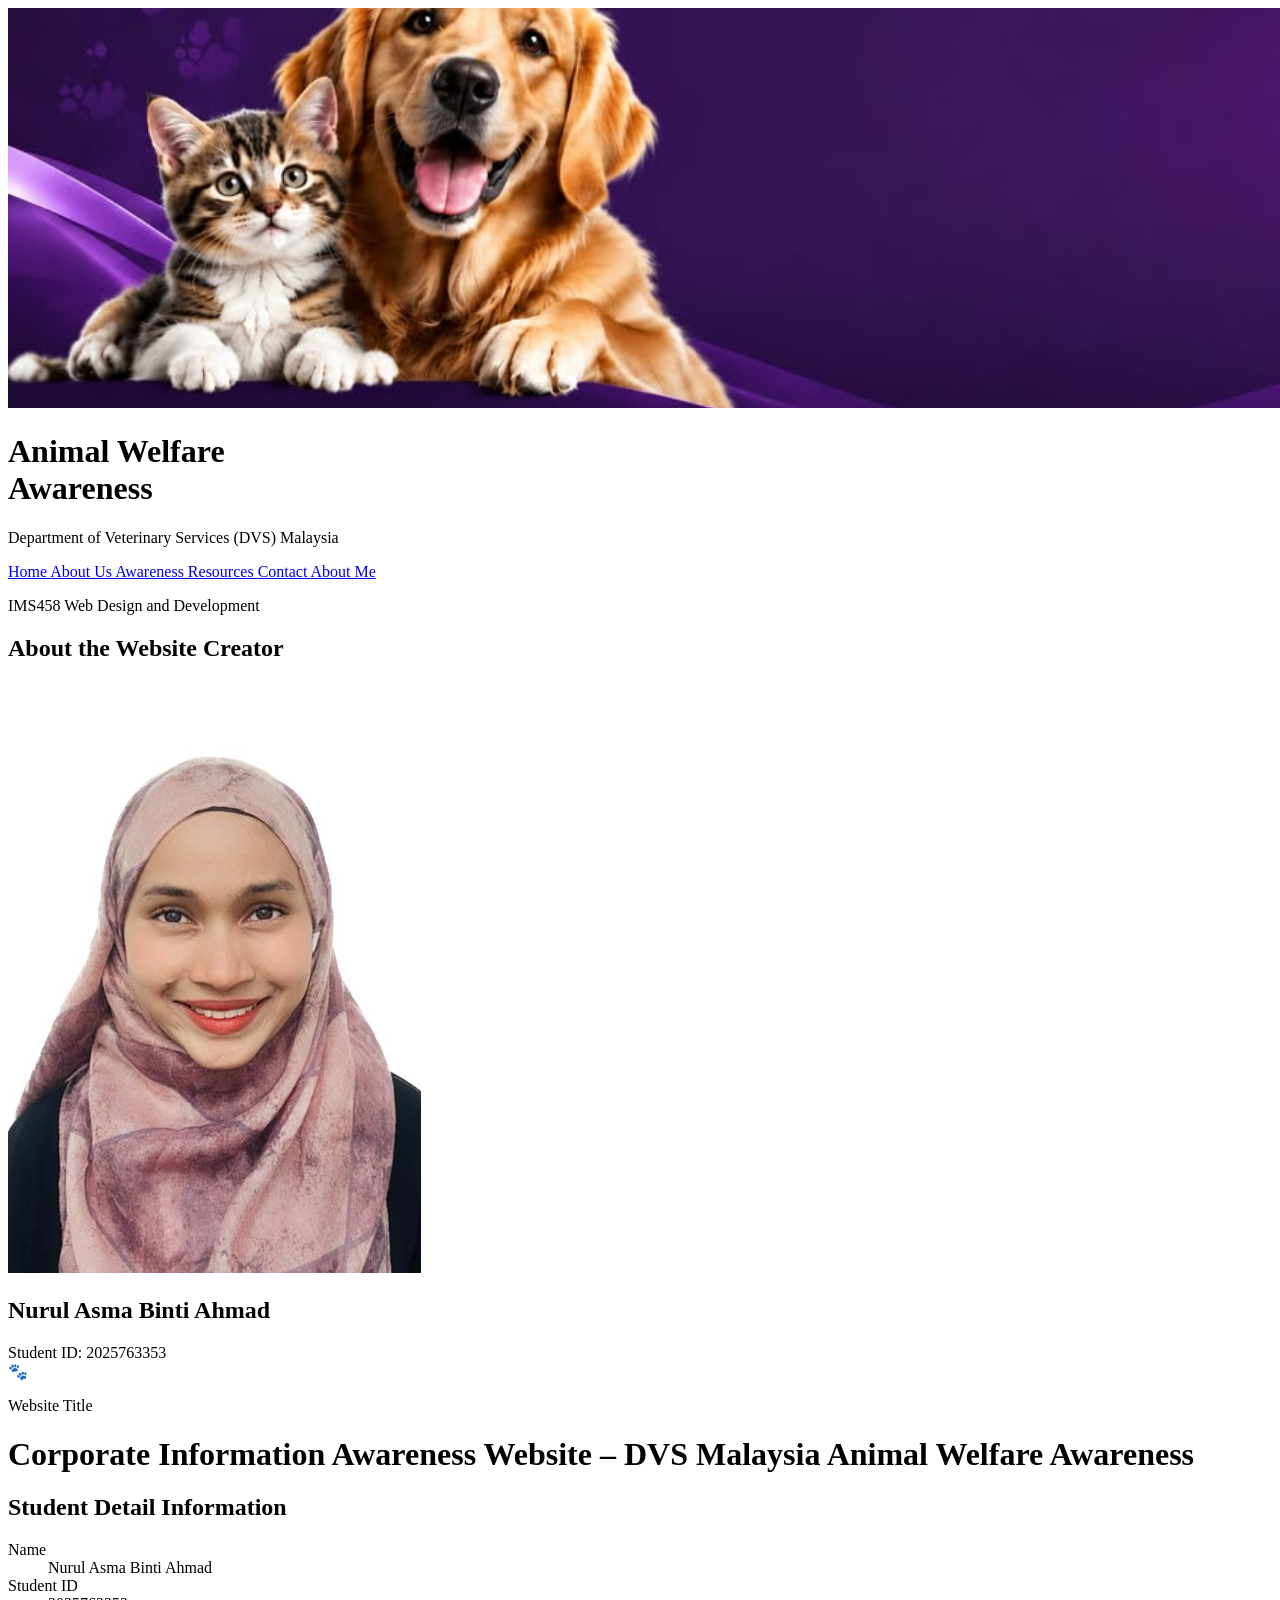
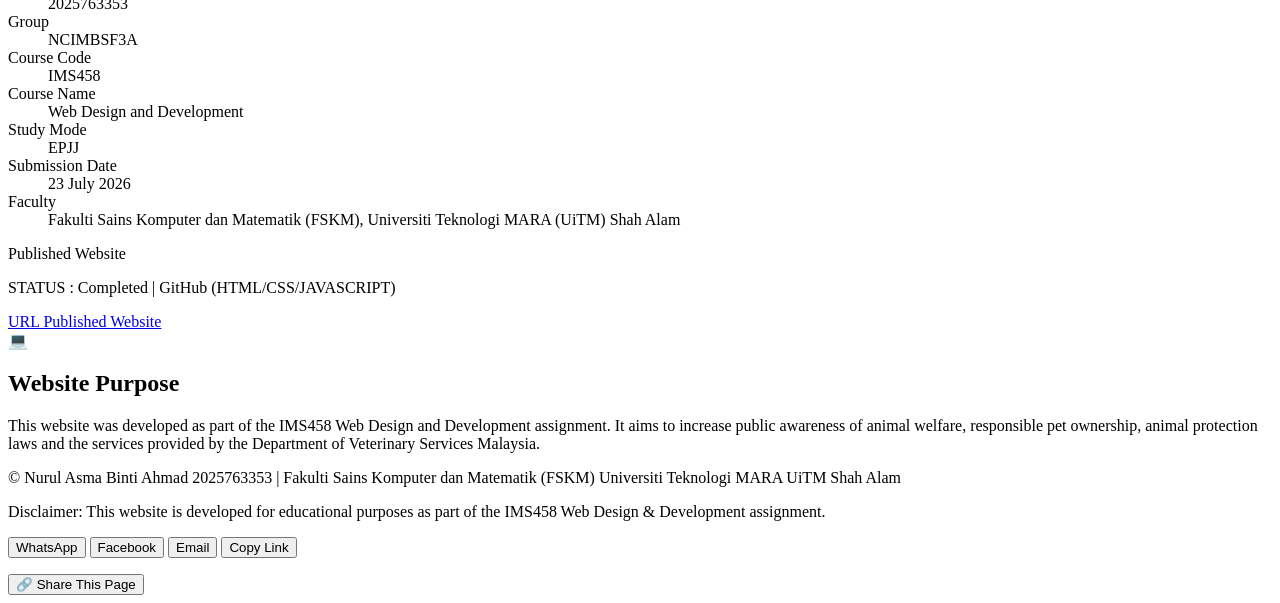
==== aboutme.html @ 65b2b8f4 "Add files via upload" ====
<!DOCTYPE html>
<html lang="en">

<head>

    <meta charset="UTF-8">

    <meta
        name="viewport"
        content="width=device-width, initial-scale=1.0"
    >

    <title>About Me | DVS Malaysia Animal Welfare Awareness</title>

    <!-- External CSS -->
    <link rel="stylesheet" href="css/style.css">

</head>


<body>


    <!-- ================= HEADER ================= -->

    <header class="banner">

    <img
        src="images/animal-banner.png"
        alt="Animal Welfare Awareness Banner"
    >

    <div class="banner-text">

            <h1>
                Animal Welfare<br>
                Awareness
            </h1>

            <p>
                Department of Veterinary Services (DVS) Malaysia
            </p>

        </div>

    </header>


    <!-- ================= NAVIGATION ================= -->

    <nav>

        <a href="index.html">
            Home
        </a>

        <a href="aboutus.html">
            About Us
        </a>

        <a href="awareness.html">
            Awareness
        </a>

        <a href="resources.html">
            Resources
        </a>

        <a href="contact.html">
            Contact
        </a>

        <a href="aboutme.html">
           About Me
        </a>

    </nav>


    <!-- ================= ABOUT ME PAGE ================= -->

    <main class="aboutme-page">


        <!-- PAGE HEADING -->

        <div class="aboutme-heading">

            <p class="aboutme-small-title">
                IMS458 Web Design and Development
            </p>

            <h2>
                About the Website Creator
            </h2>

        </div>


        <!-- PROFILE AND INFORMATION -->

        <div class="aboutme-profile-container">


            <!-- PROFILE IMAGE -->

            <div class="aboutme-photo-card">

                <div class="aboutme-photo-frame">

                    <img
                        src="images/nurulasma.jpeg"
                        alt="Nurul Asma Binti Ahmad"
                    >

                </div>

                <h2>
                    Nurul Asma Binti Ahmad
                </h2>

                </p>

                <div class="aboutme-student-badge">
                    Student ID: 2025763353
                </div>

            </div>


            <!-- PROJECT INFORMATION -->

            <div class="aboutme-information-card">

                <div class="aboutme-project-title">

                    <span class="aboutme-project-icon">
                        🐾
                    </span>

                    <div>

                        <p>
                            Website Title
                        </p>

                        <h1>
                            Corporate Information Awareness Website –
                            DVS Malaysia Animal Welfare Awareness
                        </h1>

                    </div>

                </div>


                <h2 class="aboutme-section-title">
                    Student Detail Information
                </h2>


                <dl class="aboutme-details">


                    <div class="aboutme-detail-item">

                        <dt>
                            Name
                        </dt>

                        <dd>
                            Nurul Asma Binti Ahmad
                        </dd>

                    </div>


                    <div class="aboutme-detail-item">

                        <dt>
                            Student ID
                        </dt>

                        <dd>
                            2025763353
                        </dd>

                    </div>


                    <div class="aboutme-detail-item">

                        <dt>
                            Group
                        </dt>

                        <dd>
                            NCIMBSF3A
                        </dd>

                    </div>


                    <div class="aboutme-detail-item">

                        <dt>
                            Course Code
                        </dt>

                        <dd>
                            IMS458
                        </dd>

                    </div>


                    <div class="aboutme-detail-item">

                        <dt>
                            Course Name
                        </dt>

                        <dd>
                            Web Design and Development
                        </dd>

                    </div>


                    <div class="aboutme-detail-item">

                        <dt>
                            Study Mode
                        </dt>

                        <dd>
                            EPJJ
                        </dd>

                    </div>


                    <div class="aboutme-detail-item">

                        <dt>
                            Submission Date
                        </dt>

                        <dd>
                            23 July 2026
                        </dd>

                    </div>


                    <div class="aboutme-detail-item aboutme-full-width">

                        <dt>
                            Faculty
                        </dt>

                        <dd>
                            Fakulti Sains Komputer dan Matematik (FSKM),
                            Universiti Teknologi MARA (UiTM) Shah Alam
                        </dd>

                    </div>


                </dl>


                <!-- PUBLISHED WEBSITE -->

                <div class="aboutme-published-section">

                    <div>

                        <p class="aboutme-published-label">
                            Published Website
                        </p>

                        <p class="aboutme-published-description">
                            STATUS : Completed | GitHub (HTML/CSS/JAVASCRIPT)
                          
                        </p>

                    </div>

                    <a
                        class="aboutme-published-link"
                        href="https://nurulasma1996.github.io/animal-welfare-awareness/"
                        target="_blank"
                        rel="noopener noreferrer"
                    >
                        URL Published Website
                    </a>

                </div>


            </div>


        </div>


        <!-- WEBSITE PURPOSE -->

        <div class="aboutme-purpose-card">

            <div class="aboutme-purpose-icon">
                💻
            </div>

            <div>

                <h2>
                    Website Purpose
                </h2>

                <p>
                    This website was developed as part of the IMS458
                    Web Design and Development assignment. It aims to
                    increase public awareness of animal welfare,
                    responsible pet ownership, animal protection laws
                    and the services provided by the Department of
                    Veterinary Services Malaysia.
                </p>

            </div>

        </div>


    </main>


    <!-- ================= FOOTER ================= -->

    <footer>

        <p>
            © Nurul Asma Binti Ahmad 2025763353 |
            Fakulti Sains Komputer dan Matematik (FSKM)
            Universiti Teknologi MARA UiTM Shah Alam
        </p>

        <p>
            Disclaimer: This website is developed for educational
            purposes as part of the IMS458 Web Design &amp;
            Development assignment.
        </p>

    </footer>


</body>

</html>


<!-- ================= SHARE BUTTON ================= -->

<div class="share-widget">

    <div
        id="share-menu"
        class="share-menu"
        aria-hidden="true"
    >

        <button
            id="share-whatsapp"
            class="share-option"
            type="button"
        >
            WhatsApp
        </button>

        <button
            id="share-facebook"
            class="share-option"
            type="button"
        >
            Facebook
        </button>

        <button
            id="share-email"
            class="share-option"
            type="button"
        >
            Email
        </button>

        <button
            id="copy-page-link"
            class="share-option"
            type="button"
        >
            Copy Link
        </button>

    </div>


    <p
        id="share-status"
        class="share-status"
        aria-live="polite">
    </p>


    <button
        id="share-page-button"
        class="share-page-button"
        type="button"
        aria-expanded="false"
        aria-controls="share-menu"
    >
        <span class="share-button-icon">
            🔗
        </span>

        Share This Page
    </button>

</div>


<script src="js/share.js"></script>
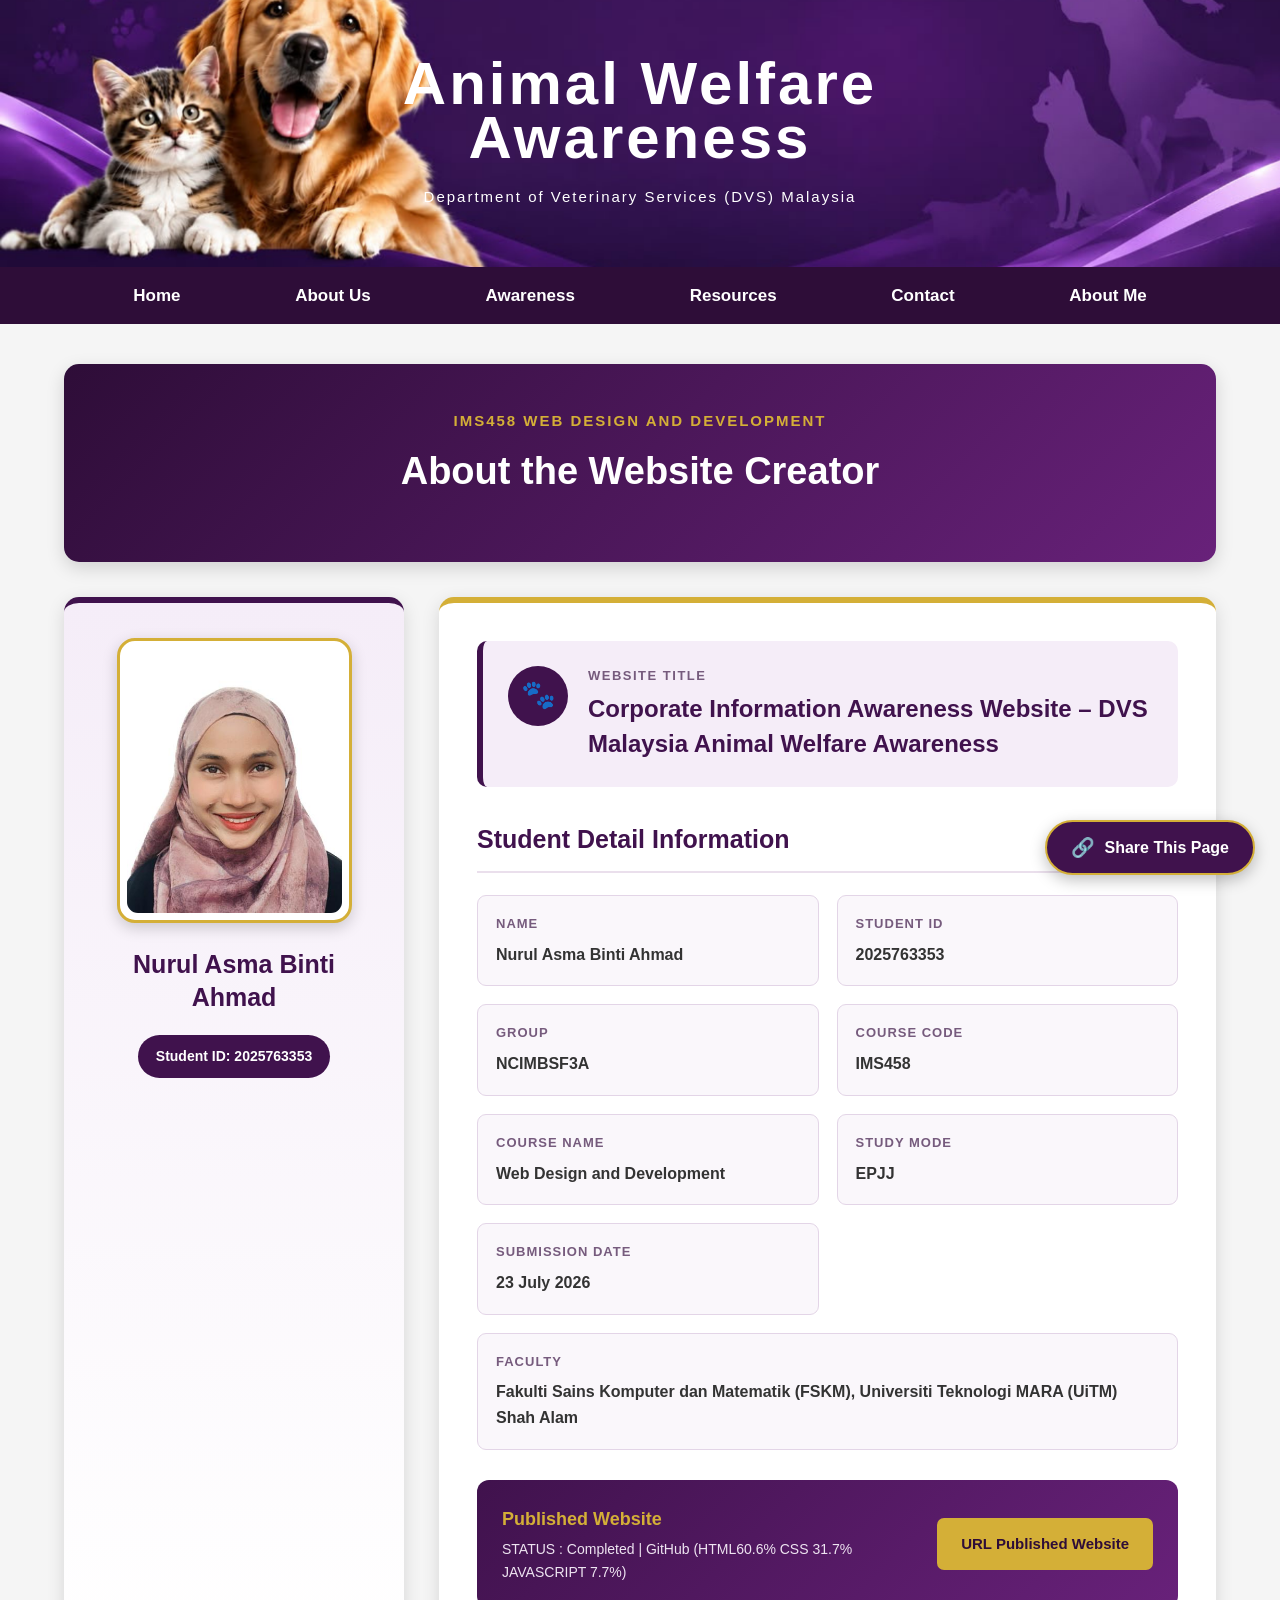
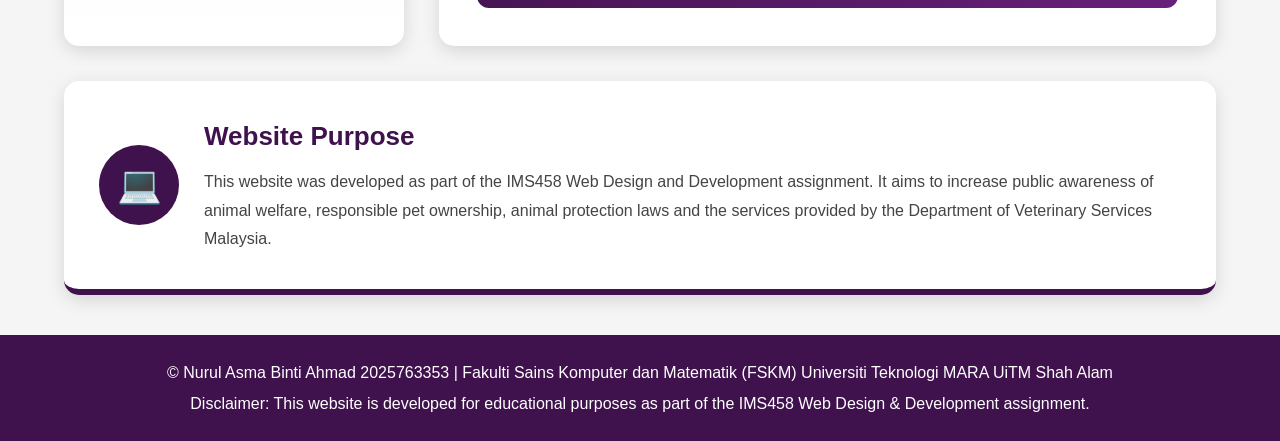
==== commit a8f2a535: "Add files via upload" ====
--- a/aboutme.html
+++ b/aboutme.html
@@ -281,7 +281,7 @@
                         </p>
 
                         <p class="aboutme-published-description">
-                            STATUS : Completed | GitHub (HTML/CSS/JAVASCRIPT)
+                            STATUS : Completed | GitHub (HTML60.6% CSS 31.7% JAVASCRIPT 7.7%)
                           
                         </p>
 
--- a/css/style.css
+++ b/css/style.css
@@ -0,0 +1,2116 @@
+/* ===========================
+   GENERAL STYLE
+=========================== */
+
+*{
+    margin:0;
+    padding:0;
+    box-sizing:border-box;
+}
+
+body{
+    font-family:Arial, sans-serif;
+    background:#f5f5f5;
+    color:#333;
+    line-height:1.6;
+}
+
+
+/* ===========================
+   HEADER
+=========================== */
+
+.banner{
+    position:relative;
+    width:100%;
+}
+
+.banner img{
+    width:100%;
+    height:auto;
+    display:block;
+}
+
+
+.banner-text{
+    position:absolute;
+    top:50%;
+    left:50%;
+    transform:translate(-50%, -50%);
+    text-align:center;
+    color:white;
+}
+
+
+.banner-text h1{
+    font-size:60px;
+    font-weight:bold;
+    line-height:0.9;
+    margin-bottom:20px;
+    letter-spacing:3px;
+}
+
+
+.banner-text p{
+    font-size:15px;
+    margin-top:0;
+    letter-spacing:2px;
+}
+
+
+/* ===========================
+   NAVIGATION
+=========================== */
+
+nav{
+    background:#2e0d38;
+    text-align:center;
+    padding:15px;
+}
+
+
+nav a{
+    color:white;
+    text-decoration:none;
+    margin:0 55px;
+    font-weight:bold;
+    font-size:17px;
+}
+
+
+nav a:hover{
+    color:#d4af37;
+}
+
+
+/* ===========================
+   SECTION
+=========================== */
+
+section{
+    width:80%;
+    margin:40px auto;
+    background:white;
+    padding:30px;
+    border-radius:10px;
+}
+
+
+section h2{
+    color:#40124d;
+    margin-bottom:15px;
+}
+
+
+section p{
+    margin-bottom:15px;
+}
+
+
+section ul{
+    margin-left:20px;
+}
+
+
+/* ===========================
+   BUTTON
+=========================== */
+
+section a{
+    display:inline-block;
+    background:#40124d;
+    color:white;
+    padding:12px 25px;
+    text-decoration:none;
+    border-radius:5px;
+    margin-top:10px;
+}
+
+
+section a:hover{
+    background:#d4af37;
+    color:black;
+}
+
+
+/* ===========================
+   HIGHLIGHTS SLIDER
+=========================== */
+
+.highlights{
+    text-align:left;
+}
+
+
+.slider{
+    width:100%;
+    max-width:900px;
+    margin:30px 0;
+    overflow:hidden;
+    border-radius:10px;
+}
+
+
+.slides{
+    display:flex;
+    gap:20px;
+    animation:slide 20s linear infinite;
+}
+
+
+.slide{
+    width:300px;
+    flex-shrink:0;
+    position:relative;
+    overflow:hidden;
+    border-radius:10px;
+}
+
+
+.slide img{
+    width:100%;
+    height:220px;
+    object-fit:cover;
+    display:block;
+}
+
+
+.caption{
+    position:absolute;
+    bottom:0;
+    left:0;
+    width:100%;
+    min-height:50px;
+    background:rgba(0,0,0,0.6);
+    color:white;
+    padding:10px;
+    font-size:16px;
+    text-align:center;
+    box-sizing:border-box;
+
+    display:flex;
+    justify-content:center;
+    align-items:center;
+}
+
+
+@keyframes slide{
+
+from{
+transform:translateX(0);
+}
+
+to{
+transform:translateX(-100%);
+}
+
+}
+
+
+
+/* ===========================
+   FOOTER
+=========================== */
+
+
+footer{
+    background:#40124d;
+    color:white;
+    text-align:center;
+    padding:20px;
+    margin-top:40px;
+}
+
+
+footer p{
+    margin:5px;
+}
+
+
+
+
+
+/* ==========================
+   ABOUT US BANNER
+========================== */
+
+
+.about-banner{
+
+    width:100%;
+
+    height:400px;
+
+    margin:40px 0;
+
+    padding:0;
+
+    background-image:url("../images/aboutusbanner.jpg");
+
+    background-size:cover;
+
+    background-position:center;
+
+    display:flex;
+
+    align-items:center;
+
+    border-radius:0;
+
+}
+
+
+
+.about-content{
+
+    width:55%;
+
+    margin-left:8%;
+
+}
+
+
+
+.about-content h2{
+
+    color:#40124d;
+
+    font-size:45px;
+
+    font-weight:bold;
+
+    margin-bottom:20px;
+
+    letter-spacing:2px;
+
+}
+
+
+
+.about-content p{
+
+    width:550px;
+
+    font-size:17px;
+
+    line-height:1.7;
+
+    color:#333;
+    
+    text-align:justify;
+
+}
+
+
+
+
+
+/* ==========================
+   VISION & MISSION
+========================== */
+
+
+.vision-mission{
+
+    width:80%;
+
+    margin:40px auto;
+
+    background:white;
+
+    padding:40px;
+
+    border-radius:10px;
+
+}
+
+
+.vision-mission h2{
+
+    text-align:center;
+
+    color:#40124d;
+
+    font-size:32px;
+
+    margin-bottom:30px;
+
+}
+
+
+
+.vm-container{
+
+    display:flex;
+
+    justify-content:center;
+
+    gap:30px;
+
+}
+
+
+
+.vm-box{
+
+    width:45%;
+
+    background:#f5edf8;
+
+    padding:30px;
+
+    border-radius:10px;
+
+    text-align:center;
+
+    transition:0.3s;
+
+}
+
+
+
+.vm-box:hover{
+
+    transform:translateY(-8px);
+
+    box-shadow:0 5px 15px rgba(0,0,0,0.15);
+
+}
+
+
+
+.vm-box h3{
+
+    color:#40124d;
+
+    font-size:25px;
+
+    margin-bottom:15px;
+
+}
+
+
+
+.vm-box p{
+
+    line-height:1.7;
+
+}
+
+
+
+
+
+/* ==========================
+   SOCIAL MEDIA
+========================== */
+
+
+.social{
+
+    width:80%;
+
+    margin:40px auto;
+
+    background:white;
+
+    padding:40px;
+
+    border-radius:10px;
+
+}
+
+
+
+.social h2{
+
+    text-align:center;
+
+    color:#40124d;
+
+    font-size:32px;
+
+    margin-bottom:30px;
+
+}
+
+
+
+.social-container{
+
+    display:flex;
+
+    justify-content:center;
+
+    gap:25px;
+
+}
+
+
+
+.social-box{
+
+    width:220px;
+
+    padding:25px;
+
+    background:white;
+
+    border-radius:15px;
+
+    text-align:center;
+
+    box-shadow:0 4px 12px rgba(0,0,0,0.15);
+
+    transition:0.3s;
+
+}
+
+
+
+.social-box:hover{
+
+    transform:translateY(-8px);
+
+}
+
+
+
+.social-box h3{
+
+    color:#40124d;
+
+    font-size:22px;
+
+    margin-bottom:15px;
+
+}
+
+
+
+.social-box p{
+
+    font-size:15px;
+
+    min-height:60px;
+
+}
+
+
+
+.social-box a{
+
+    display:inline-block;
+
+    margin-top:15px;
+
+    background:#40124d;
+
+    color:white;
+
+    padding:10px 25px;
+
+    border-radius:5px;
+
+    text-decoration:none;
+
+}
+
+
+
+.social-box a:hover{
+
+    background:#d4af37;
+
+    color:black;
+
+}
+
+
+/* ==========================
+SOCIAL MEDIA FEED
+========================== */
+
+
+.social-feed{
+
+    width:100%;
+
+    margin:40px auto;
+
+    background:white;
+
+    padding:40px;
+
+    border-radius:10px;
+
+}
+
+
+
+.social-feed h2{
+
+    text-align:center;
+
+    color:#40124d;
+
+    font-size:32px;
+
+    margin-bottom:30px;
+
+}
+
+
+
+.social-wrapper{
+
+    display:flex;
+
+    justify-content:center;
+
+    align-items:flex-start;
+
+    gap:20px;
+
+    flex-wrap:nowrap;
+
+}
+
+
+
+.social-card{
+
+    width:500px;
+
+    background:white;
+
+    padding:15px;
+
+    border-radius:10px;
+
+    text-align:center;
+
+    box-shadow:0 3px 10px rgba(0,0,0,0.15);
+
+}
+
+
+
+.social-card h3{
+
+    color:#40124d;
+
+    font-size:20px;
+
+    margin-bottom:15px;
+
+}
+
+
+
+.social-card iframe{
+
+    width:100%;
+
+    height:300px;
+
+    border:none;
+
+}
+
+
+.social-card blockquote{
+    width:100% !important;
+    max-width:100% !important;
+    margin:0 auto;
+}
+
+
+
+.facebook-embed {
+    width: 100%;
+    height: 300px;
+    display: block;
+    border: none;
+    overflow: hidden;
+}
+
+
+.instagram-media {
+    width: 100% !important;
+    max-width: 100% !important;
+    margin: 0 auto !important;
+    background: #fff;
+    border: none;
+    border-radius: 3px;
+}
+
+
+.youtube-embed {
+    width: 100%;
+    height: 300px;
+    display: block;
+    border: none;
+}
+
+/* =====================================
+   AWARENESS IMAGE BELOW NAVIGATION
+===================================== */
+
+.awareness-page-banner {
+    width: 100%;
+    height: 400px;
+    margin: 40px 0;
+    padding: 0;
+    background: white;
+    border-radius: 0;
+    overflow: hidden;
+}
+
+.awareness-page-banner img {
+    width: 100%;
+    height: 100%;
+    display: block;
+    object-fit: cover;
+    object-position: center;
+}
+
+
+/* =====================================
+   AWARENESS INTRODUCTION
+===================================== */
+
+.awareness-introduction {
+    width: 80%;
+    margin: 40px auto;
+    padding: 40px;
+    background: white;
+    border-radius: 10px;
+    text-align: center;
+}
+
+.awareness-introduction h2 {
+    color: #40124d;
+    font-size: 32px;
+    margin-bottom: 20px;
+}
+
+.awareness-introduction p {
+    max-width: 900px;
+    margin: 0 auto;
+    font-size: 17px;
+    line-height: 1.8;
+}
+
+
+/* =====================================
+   AWARENESS CARDS
+===================================== */
+
+.awareness-information {
+    width: 80%;
+    margin: 40px auto;
+    padding: 40px;
+    background: white;
+    border-radius: 10px;
+}
+
+.awareness-information h2 {
+    color: #40124d;
+    text-align: center;
+    font-size: 32px;
+    margin-bottom: 30px;
+}
+
+.awareness-card-container {
+    display: grid;
+    grid-template-columns: repeat(4, 1fr);
+    gap: 25px;
+}
+
+.awareness-card {
+    padding: 30px 20px;
+    background: #f5edf8;
+    border-radius: 12px;
+    text-align: center;
+    box-shadow: 0 4px 12px rgba(0, 0, 0, 0.12);
+    transition: 0.3s;
+}
+
+.awareness-card:hover {
+    transform: translateY(-8px);
+    box-shadow: 0 7px 18px rgba(0, 0, 0, 0.18);
+}
+
+.awareness-card-icon {
+    width: 75px;
+    height: 75px;
+    margin: 0 auto 20px;
+    border-radius: 50%;
+    background: #40124d;
+    color: white;
+    display: flex;
+    justify-content: center;
+    align-items: center;
+    font-size: 36px;
+}
+
+.awareness-card h3 {
+    color: #40124d;
+    font-size: 21px;
+    margin-bottom: 15px;
+}
+
+.awareness-card p {
+    font-size: 15px;
+    line-height: 1.7;
+    margin: 0;
+}
+
+
+/* =====================================
+   REPORT SECTION
+===================================== */
+
+.report-cruelty {
+    width: 80%;
+    margin: 40px auto;
+    padding: 45px;
+    background: #40124d;
+    color: white;
+    text-align: center;
+    border-radius: 10px;
+}
+
+.report-cruelty h2 {
+    color: white;
+    font-size: 30px;
+    margin-bottom: 15px;
+}
+
+.report-cruelty p {
+    max-width: 850px;
+    margin: 0 auto 25px;
+    font-size: 17px;
+    line-height: 1.7;
+}
+
+.report-button {
+    display: inline-block;
+    padding: 13px 28px;
+    background: #d4af37;
+    color: #27102f;
+    text-decoration: none;
+    border-radius: 6px;
+    font-weight: bold;
+    transition: 0.3s;
+}
+
+.report-button:hover {
+    background: white;
+    color: #40124d;
+}
+
+
+/* =====================================
+   RESPONSIVE DESIGN
+===================================== */
+
+@media screen and (max-width: 1100px) {
+
+    .awareness-card-container {
+        grid-template-columns: repeat(2, 1fr);
+    }
+
+}
+
+
+@media screen and (max-width: 768px) {
+
+    .awareness-page-banner {
+        height: auto;
+        margin: 25px 0;
+    }
+
+    .awareness-page-banner img {
+        height: auto;
+        object-fit: contain;
+    }
+
+    .awareness-introduction,
+    .awareness-information,
+    .report-cruelty {
+        width: 90%;
+        padding: 25px;
+    }
+
+    .awareness-card-container {
+        grid-template-columns: 1fr;
+    }
+
+    .awareness-introduction h2,
+    .awareness-information h2,
+    .report-cruelty h2 {
+        font-size: 26px;
+    }
+
+}
+
+
+/* =====================================
+   RESOURCES PAGE INTRODUCTION
+===================================== */
+
+.resources-introduction {
+    width: 80%;
+    margin: 40px auto;
+    padding: 40px;
+    background: white;
+    border-radius: 10px;
+    text-align: center;
+}
+
+.resources-introduction h2 {
+    color: #40124d;
+    font-size: 36px;
+    margin-bottom: 15px;
+}
+
+.resources-introduction p {
+    max-width: 900px;
+    margin: 0 auto;
+    font-size: 17px;
+    line-height: 1.8;
+}
+
+
+/* =====================================
+   RESOURCE CATEGORY SECTION
+===================================== */
+
+.resource-section {
+    width: 90%;
+    margin: 40px auto;
+    padding: 40px;
+    background: white;
+    border-radius: 10px;
+}
+
+.resource-section h2 {
+    color: #40124d;
+    text-align: center;
+    font-size: 32px;
+    margin-bottom: 10px;
+}
+
+.resource-category-description {
+    max-width: 800px;
+    margin: 0 auto 35px;
+    text-align: center;
+    font-size: 16px;
+    color: #555;
+}
+
+
+/* =====================================
+   RESOURCE CARD GRID
+===================================== */
+
+.resource-grid {
+    display: grid;
+    grid-template-columns: repeat(4, 1fr);
+    gap: 25px;
+}
+
+
+/* =====================================
+   RESOURCE FLIP CARD
+===================================== */
+
+.resource-card {
+    width: 100%;
+    height: 380px;
+    background: transparent;
+    perspective: 1200px;
+    cursor: pointer;
+    outline: none;
+}
+
+.resource-inner {
+    position: relative;
+    width: 100%;
+    height: 100%;
+    transition: transform 0.7s ease;
+    transform-style: preserve-3d;
+}
+
+
+/* Flip card on hover, keyboard focus or tap */
+
+.resource-card:hover .resource-inner,
+.resource-card:focus .resource-inner,
+.resource-card:focus-within .resource-inner,
+.resource-card.is-flipped .resource-inner {
+    transform: rotateY(180deg);
+}
+
+
+/* Front and back shared design */
+
+.resource-front,
+.resource-back {
+    position: absolute;
+    width: 100%;
+    height: 100%;
+    padding: 30px 24px;
+    border-radius: 15px;
+    backface-visibility: hidden;
+    -webkit-backface-visibility: hidden;
+    box-shadow: 0 4px 15px rgba(0, 0, 0, 0.13);
+
+    display: flex;
+    flex-direction: column;
+    justify-content: center;
+    align-items: center;
+
+    text-align: center;
+}
+
+
+/* Front design */
+
+.resource-front {
+    background: #f5edf8;
+    color: #40124d;
+    border-bottom: 5px solid #40124d;
+}
+
+.resource-number {
+    width: 48px;
+    height: 48px;
+    margin-bottom: 18px;
+    border-radius: 50%;
+
+    background: #d4af37;
+    color: #2e0d38;
+
+    display: flex;
+    justify-content: center;
+    align-items: center;
+
+    font-size: 21px;
+    font-weight: bold;
+}
+
+.resource-icon {
+    width: 82px;
+    height: 82px;
+    margin-bottom: 22px;
+    border-radius: 50%;
+
+    background: #40124d;
+    color: white;
+
+    display: flex;
+    justify-content: center;
+    align-items: center;
+
+    font-size: 38px;
+}
+
+.resource-front h3 {
+    color: #40124d;
+    font-size: 20px;
+    line-height: 1.45;
+    margin: 0 0 18px;
+}
+
+.flip-message {
+    font-size: 13px;
+    color: #715b78;
+    font-style: italic;
+}
+
+
+/* Back design */
+
+.resource-back {
+    background: linear-gradient(
+        135deg,
+        #40124d,
+        #68217a
+    );
+
+    color: white;
+    transform: rotateY(180deg);
+    border-bottom: 5px solid #d4af37;
+}
+
+.resource-back h3 {
+    color: white;
+    font-size: 20px;
+    line-height: 1.45;
+    margin: 0 0 18px;
+}
+
+.resource-back p {
+    color: white;
+    font-size: 15px;
+    line-height: 1.7;
+    margin: 0 0 25px;
+}
+
+
+/* =====================================
+   DOWNLOAD BUTTON
+===================================== */
+
+.resource-back .download-button {
+    display: inline-block;
+    margin: 0;
+    padding: 12px 24px;
+
+    background: #d4af37;
+    color: #2e0d38;
+
+    text-decoration: none;
+    font-size: 15px;
+    font-weight: bold;
+
+    border: 2px solid #d4af37;
+    border-radius: 7px;
+
+    transition: 0.3s;
+}
+
+.resource-back .download-button:hover {
+    background: white;
+    color: #40124d;
+    border-color: white;
+    transform: translateY(-3px);
+}
+
+
+/* =====================================
+   TABLET RESPONSIVE
+===================================== */
+
+@media screen and (max-width: 1100px) {
+
+    .resource-grid {
+        grid-template-columns: repeat(2, 1fr);
+    }
+
+}
+
+
+/* =====================================
+   MOBILE RESPONSIVE
+===================================== */
+
+@media screen and (max-width: 768px) {
+
+    .resources-introduction,
+    .resource-section {
+        width: 90%;
+        padding: 25px;
+    }
+
+    .resources-introduction h2,
+    .resource-section h2 {
+        font-size: 27px;
+    }
+
+    .resource-grid {
+        grid-template-columns: 1fr;
+    }
+
+    .resource-card {
+        height: 350px;
+    }
+
+}
+
+
+
+
+/* =====================================
+   CONTACT FORM SECTION
+===================================== */
+
+.contact-form-section {
+    width: 90%;
+    margin: 40px auto;
+    padding: 40px;
+    background: white;
+    border-radius: 10px;
+}
+
+.contact-form-grid {
+    display: grid;
+    grid-template-columns: repeat(2, 1fr);
+    gap: 35px;
+}
+
+.contact-form-card {
+    padding: 35px;
+    background: #f5edf8;
+    border-radius: 15px;
+    border-top: 5px solid #40124d;
+    box-shadow: 0 4px 15px rgba(0, 0, 0, 0.12);
+}
+
+.contact-form-icon {
+    width: 75px;
+    height: 75px;
+    margin: 0 auto 20px;
+    border-radius: 50%;
+    background: #40124d;
+    color: white;
+
+    display: flex;
+    justify-content: center;
+    align-items: center;
+
+    font-size: 35px;
+}
+
+.contact-form-card h2 {
+    color: #40124d;
+    text-align: center;
+    font-size: 26px;
+    margin-bottom: 12px;
+}
+
+.contact-form-description {
+    max-width: 520px;
+    margin: 0 auto 30px;
+    color: #555;
+    font-size: 15px;
+    line-height: 1.7;
+    text-align: center;
+}
+
+
+/* =====================================
+   FORM FIELDS
+===================================== */
+
+.contact-form {
+    width: 100%;
+}
+
+.form-group {
+    margin-bottom: 22px;
+}
+
+.form-group label {
+    display: block;
+    margin-bottom: 8px;
+    color: #40124d;
+    font-size: 15px;
+    font-weight: bold;
+}
+
+.form-group input,
+.form-group textarea,
+.form-group select {
+    width: 100%;
+    padding: 13px 15px;
+    border: 1px solid #c9b8ce;
+    border-radius: 7px;
+    background: white;
+    color: #333;
+    font-family: Arial, sans-serif;
+    font-size: 15px;
+    outline: none;
+    transition: 0.3s;
+}
+
+.form-group textarea {
+    resize: vertical;
+    min-height: 130px;
+}
+
+.form-group input:focus,
+.form-group textarea:focus,
+.form-group select:focus {
+    border-color: #40124d;
+    box-shadow: 0 0 0 3px rgba(64, 18, 77, 0.12);
+}
+
+
+/* =====================================
+   SUBMIT BUTTON
+===================================== */
+
+.contact-submit-button {
+    width: 100%;
+    padding: 14px 25px;
+    background: #40124d;
+    color: white;
+    border: none;
+    border-radius: 7px;
+    font-size: 16px;
+    font-weight: bold;
+    cursor: pointer;
+    transition: 0.3s;
+}
+
+.contact-submit-button:hover {
+    background: #d4af37;
+    color: #2e0d38;
+    transform: translateY(-2px);
+}
+
+.contact-submit-button:disabled {
+    background: #9a8d9e;
+    color: white;
+    cursor: not-allowed;
+    transform: none;
+    opacity: 0.75;
+}
+
+
+/* =====================================
+   FORM SUBMISSION MESSAGE
+===================================== */
+
+.form-status {
+    min-height: 25px;
+    margin: 15px 0 0;
+    padding: 0;
+    background: transparent;
+    text-align: center;
+    font-size: 15px;
+    font-weight: bold;
+}
+
+.form-status-submitting {
+    color: #765b7d;
+}
+
+.form-status-success {
+    padding: 12px 15px;
+    color: #176b35;
+    background: #e6f7ec;
+    border: 1px solid #a8dfba;
+    border-radius: 7px;
+}
+
+
+/* =====================================
+   GOOGLE SHEET RESPONSE
+===================================== */
+
+.google-sheet-response {
+    display: none;
+}
+
+
+/* =====================================
+   OFFICIAL CONTACT INFORMATION
+===================================== */
+
+.official-contact-section {
+    width: 90%;
+    margin: 40px auto;
+    padding: 45px;
+    background: #40124d;
+    color: white;
+    border-radius: 12px;
+}
+
+.official-contact-header {
+    display: flex;
+    justify-content: center;
+    align-items: center;
+    gap: 20px;
+    margin-bottom: 35px;
+    text-align: left;
+}
+
+.official-contact-icon {
+    width: 70px;
+    height: 70px;
+    flex-shrink: 0;
+    border-radius: 50%;
+    background: #d4af37;
+    color: #40124d;
+
+    display: flex;
+    justify-content: center;
+    align-items: center;
+
+    font-size: 34px;
+    font-weight: bold;
+}
+
+.official-contact-header h2 {
+    color: white;
+    font-size: 31px;
+    margin-bottom: 7px;
+}
+
+.official-contact-header p {
+    margin: 0;
+    color: #eee4f1;
+    font-size: 16px;
+}
+
+.official-contact-grid {
+    display: grid;
+    grid-template-columns: repeat(3, 1fr);
+    gap: 25px;
+}
+
+.contact-information-card {
+    padding: 28px;
+    background: white;
+    color: #333;
+    border-radius: 10px;
+    border-bottom: 5px solid #d4af37;
+    box-shadow: 0 4px 12px rgba(0, 0, 0, 0.18);
+}
+
+.contact-information-card h3 {
+    color: #40124d;
+    font-size: 21px;
+    margin-bottom: 15px;
+}
+
+.contact-information-card p,
+.contact-information-card address {
+    margin: 0 0 15px;
+    font-size: 15px;
+    line-height: 1.8;
+    font-style: normal;
+}
+
+.contact-information-card a {
+    display: inline;
+    margin: 0;
+    padding: 0;
+    background: transparent;
+    color: #40124d;
+    font-weight: bold;
+    text-decoration: none;
+    border-radius: 0;
+}
+
+.contact-information-card a:hover {
+    background: transparent;
+    color: #d09c00;
+    text-decoration: underline;
+}
+
+
+/* =====================================
+   TABLET RESPONSIVE
+===================================== */
+
+@media screen and (max-width: 1000px) {
+
+    .contact-form-grid {
+        grid-template-columns: 1fr;
+    }
+
+    .official-contact-grid {
+        grid-template-columns: 1fr;
+    }
+
+}
+
+
+/* =====================================
+   MOBILE RESPONSIVE
+===================================== */
+
+@media screen and (max-width: 768px) {
+
+    .contact-form-section,
+    .official-contact-section {
+        width: 90%;
+        padding: 25px;
+    }
+
+    .contact-form-card {
+        padding: 25px 20px;
+    }
+
+    .contact-form-card h2 {
+        font-size: 23px;
+    }
+
+    .official-contact-header {
+        flex-direction: column;
+        text-align: center;
+    }
+
+    .official-contact-header h2 {
+        font-size: 26px;
+    }
+
+}
+
+
+/* =====================================
+   FLOATING SHARE WIDGET
+===================================== */
+
+.share-widget {
+    position: fixed;
+    right: 25px;
+    bottom: 25px;
+    z-index: 2000;
+    text-align: right;
+}
+
+
+/* Main share button */
+
+.share-page-button {
+    display: inline-flex;
+    justify-content: center;
+    align-items: center;
+    gap: 10px;
+
+    padding: 14px 24px;
+
+    background: #40124d;
+    color: white;
+
+    border: 2px solid #d4af37;
+    border-radius: 35px;
+
+    font-family: Arial, sans-serif;
+    font-size: 16px;
+    font-weight: bold;
+
+    cursor: pointer;
+
+    box-shadow: 0 5px 15px rgba(0, 0, 0, 0.25);
+
+    transition:
+        background 0.3s,
+        color 0.3s,
+        transform 0.3s;
+}
+
+.share-page-button:hover {
+    background: #d4af37;
+    color: #2e0d38;
+    transform: translateY(-3px);
+}
+
+.share-button-icon {
+    font-size: 19px;
+}
+
+
+/* =====================================
+   SHARE MENU
+===================================== */
+
+.share-menu {
+    display: none;
+
+    width: 210px;
+    margin: 0 0 12px auto;
+    padding: 10px;
+
+    background: white;
+
+    border: 1px solid #dccde0;
+    border-radius: 12px;
+
+    box-shadow: 0 7px 22px rgba(0, 0, 0, 0.22);
+}
+
+.share-menu.show {
+    display: block;
+}
+
+.share-option {
+    width: 100%;
+    display: block;
+
+    padding: 11px 14px;
+    margin-bottom: 5px;
+
+    background: transparent;
+    color: #40124d;
+
+    border: none;
+    border-radius: 7px;
+
+    font-family: Arial, sans-serif;
+    font-size: 15px;
+    font-weight: bold;
+    text-align: left;
+
+    cursor: pointer;
+
+    transition:
+        background 0.25s,
+        color 0.25s;
+}
+
+.share-option:last-child {
+    margin-bottom: 0;
+}
+
+.share-option:hover {
+    background: #f5edf8;
+    color: #d09c00;
+}
+
+
+/* =====================================
+   SHARE STATUS MESSAGE
+===================================== */
+
+.share-status {
+    display: none;
+
+    max-width: 240px;
+    margin: 0 0 12px auto;
+    padding: 11px 14px;
+
+    background: #e6f7ec;
+    color: #176b35;
+
+    border: 1px solid #a8dfba;
+    border-radius: 7px;
+
+    font-size: 14px;
+    font-weight: bold;
+    text-align: left;
+
+    box-shadow: 0 4px 12px rgba(0, 0, 0, 0.16);
+}
+
+.share-status.show {
+    display: block;
+}
+
+
+/* =====================================
+   MOBILE SHARE WIDGET
+===================================== */
+
+@media screen and (max-width: 768px) {
+
+    .share-widget {
+        right: 15px;
+        bottom: 15px;
+    }
+
+    .share-page-button {
+        padding: 12px 18px;
+        font-size: 14px;
+    }
+
+    .share-menu {
+        width: 190px;
+    }
+
+}
+
+/* =====================================
+   ACTIVE NAVIGATION LINK
+===================================== */
+
+nav a.active {
+    color: #d4af37;
+}
+
+
+/* =====================================
+   ABOUT ME PAGE
+===================================== */
+
+.aboutme-page {
+    width: 90%;
+    max-width: 1300px;
+    margin: 40px auto;
+}
+
+
+/* =====================================
+   ABOUT ME HEADING
+===================================== */
+
+.aboutme-heading {
+    margin-bottom: 35px;
+    padding: 45px 35px;
+
+    background:
+        linear-gradient(
+            135deg,
+            #2e0d38,
+            #68217a
+        );
+
+    color: white;
+    text-align: center;
+    border-radius: 15px;
+    box-shadow: 0 6px 18px rgba(0, 0, 0, 0.15);
+}
+
+.aboutme-small-title {
+    margin: 0 0 8px;
+    color: #d4af37;
+    font-size: 15px;
+    font-weight: bold;
+    letter-spacing: 2px;
+    text-transform: uppercase;
+}
+
+.aboutme-heading h2 {
+    margin: 0 0 15px;
+    color: white;
+    font-size: 38px;
+}
+
+.aboutme-heading p:last-child {
+    max-width: 750px;
+    margin: 0 auto;
+    color: #f4edf6;
+    font-size: 17px;
+    line-height: 1.7;
+}
+
+
+/* =====================================
+   PROFILE CONTAINER
+===================================== */
+
+.aboutme-profile-container {
+    display: grid;
+    grid-template-columns: 340px 1fr;
+    gap: 35px;
+    align-items: stretch;
+}
+
+
+/* =====================================
+   PROFILE PHOTO CARD
+===================================== */
+
+.aboutme-photo-card {
+    padding: 35px 28px;
+
+    background:
+        linear-gradient(
+            180deg,
+            #f5edf8,
+            #ffffff
+        );
+
+    text-align: center;
+
+    border-top: 6px solid #40124d;
+    border-radius: 15px;
+
+    box-shadow: 0 5px 18px rgba(0, 0, 0, 0.13);
+}
+
+.aboutme-photo-frame {
+    width: 235px;
+    height: 285px;
+    margin: 0 auto 25px;
+
+    padding: 7px;
+
+    background: white;
+
+    border: 3px solid #d4af37;
+    border-radius: 18px;
+
+    box-shadow: 0 5px 15px rgba(0, 0, 0, 0.18);
+
+    overflow: hidden;
+}
+
+.aboutme-photo-frame img {
+    width: 100%;
+    height: 100%;
+    display: block;
+
+    object-fit: cover;
+    object-position: center top;
+
+    border-radius: 11px;
+}
+
+.aboutme-photo-card h2 {
+    margin: 0 0 12px;
+    color: #40124d;
+    font-size: 25px;
+    line-height: 1.35;
+}
+
+.aboutme-photo-card p {
+    margin: 0 0 20px;
+    color: #555;
+    font-size: 15px;
+    line-height: 1.7;
+}
+
+.aboutme-student-badge {
+    display: inline-block;
+    padding: 10px 18px;
+
+    background: #40124d;
+    color: white;
+
+    border-radius: 25px;
+
+    font-size: 14px;
+    font-weight: bold;
+}
+
+
+/* =====================================
+   INFORMATION CARD
+===================================== */
+
+.aboutme-information-card {
+    padding: 38px;
+
+    background: white;
+
+    border-radius: 15px;
+    border-top: 6px solid #d4af37;
+
+    box-shadow: 0 5px 18px rgba(0, 0, 0, 0.13);
+}
+
+
+/* =====================================
+   PROJECT TITLE
+===================================== */
+
+.aboutme-project-title {
+    display: flex;
+    align-items: flex-start;
+    gap: 20px;
+
+    margin-bottom: 32px;
+    padding: 25px;
+
+    background: #f5edf8;
+
+    border-left: 6px solid #40124d;
+    border-radius: 10px;
+}
+
+.aboutme-project-icon {
+    width: 60px;
+    height: 60px;
+    flex-shrink: 0;
+
+    display: flex;
+    justify-content: center;
+    align-items: center;
+
+    background: #40124d;
+    color: white;
+
+    border-radius: 50%;
+
+    font-size: 28px;
+}
+
+.aboutme-project-title p {
+    margin: 0 0 6px;
+
+    color: #765b7d;
+
+    font-size: 13px;
+    font-weight: bold;
+    letter-spacing: 1.5px;
+    text-transform: uppercase;
+}
+
+.aboutme-project-title h1 {
+    margin: 0;
+
+    color: #40124d;
+
+    font-size: 24px;
+    line-height: 1.45;
+}
+
+
+/* =====================================
+   INFORMATION DETAILS
+===================================== */
+
+.aboutme-section-title {
+    margin: 0 0 22px;
+    padding-bottom: 12px;
+
+    color: #40124d;
+
+    font-size: 25px;
+
+    border-bottom: 2px solid #eadfec;
+}
+
+.aboutme-details {
+    display: grid;
+    grid-template-columns: repeat(2, 1fr);
+    gap: 18px;
+
+    margin: 0;
+}
+
+.aboutme-detail-item {
+    padding: 18px;
+
+    background: #faf7fb;
+
+    border: 1px solid #e3d5e7;
+    border-radius: 9px;
+}
+
+.aboutme-detail-item dt {
+    margin-bottom: 7px;
+
+    color: #765b7d;
+
+    font-size: 13px;
+    font-weight: bold;
+    letter-spacing: 1px;
+    text-transform: uppercase;
+}
+
+.aboutme-detail-item dd {
+    margin: 0;
+
+    color: #333;
+
+    font-size: 16px;
+    font-weight: bold;
+    line-height: 1.6;
+}
+
+.aboutme-full-width {
+    grid-column: 1 / -1;
+}
+
+
+/* =====================================
+   PUBLISHED WEBSITE
+===================================== */
+
+.aboutme-published-section {
+    display: flex;
+    justify-content: space-between;
+    align-items: center;
+    gap: 25px;
+
+    margin-top: 30px;
+    padding: 25px;
+
+    background:
+        linear-gradient(
+            135deg,
+            #40124d,
+            #68217a
+        );
+
+    color: white;
+
+    border-radius: 12px;
+}
+
+.aboutme-published-label {
+    margin: 0 0 5px;
+
+    color: #d4af37;
+
+    font-size: 18px;
+    font-weight: bold;
+}
+
+.aboutme-published-description {
+    margin: 0;
+
+    color: #eee4f1;
+
+    font-size: 14px;
+}
+
+.aboutme-published-link {
+    display: inline-block;
+    flex-shrink: 0;
+
+    margin: 0;
+    padding: 12px 22px;
+
+    background: #d4af37;
+    color: #2e0d38;
+
+    border: 2px solid #d4af37;
+    border-radius: 7px;
+
+    font-size: 15px;
+    font-weight: bold;
+    text-decoration: none;
+
+    transition: 0.3s;
+}
+
+.aboutme-published-link:hover {
+    background: white;
+    color: #40124d;
+    border-color: white;
+    transform: translateY(-2px);
+}
+
+
+/* =====================================
+   WEBSITE PURPOSE
+===================================== */
+
+.aboutme-purpose-card {
+    display: flex;
+    align-items: center;
+    gap: 25px;
+
+    margin-top: 35px;
+    padding: 35px;
+
+    background: white;
+
+    border-radius: 15px;
+    border-bottom: 6px solid #40124d;
+
+    box-shadow: 0 5px 18px rgba(0, 0, 0, 0.13);
+}
+
+.aboutme-purpose-icon {
+    width: 80px;
+    height: 80px;
+    flex-shrink: 0;
+
+    display: flex;
+    justify-content: center;
+    align-items: center;
+
+    background: #40124d;
+    color: white;
+
+    border-radius: 50%;
+
+    font-size: 36px;
+}
+
+.aboutme-purpose-card h2 {
+    margin: 0 0 10px;
+
+    color: #40124d;
+
+    font-size: 26px;
+}
+
+.aboutme-purpose-card p {
+    margin: 0;
+
+    color: #444;
+
+    font-size: 16px;
+    line-height: 1.8;
+}
+
+
+/* =====================================
+   ABOUT ME TABLET RESPONSIVE
+===================================== */
+
+@media screen and (max-width: 1000px) {
+
+    .aboutme-profile-container {
+        grid-template-columns: 1fr;
+    }
+
+    .aboutme-photo-card {
+        max-width: 500px;
+        width: 100%;
+        margin: 0 auto;
+    }
+
+}
+
+
+/* =====================================
+   ABOUT ME MOBILE RESPONSIVE
+===================================== */
+
+@media screen and (max-width: 768px) {
+
+    .aboutme-page {
+        width: 92%;
+        margin: 25px auto;
+    }
+
+    .aboutme-heading {
+        padding: 32px 22px;
+    }
+
+    .aboutme-heading h2 {
+        font-size: 29px;
+    }
+
+    .aboutme-profile-container {
+        gap: 25px;
+    }
+
+    .aboutme-photo-card,
+    .aboutme-information-card {
+        padding: 25px 20px;
+    }
+
+    .aboutme-photo-frame {
+        width: 210px;
+        height: 255px;
+    }
+
+    .aboutme-project-title {
+        flex-direction: column;
+        align-items: center;
+        text-align: center;
+    }
+
+    .aboutme-project-title h1 {
+        font-size: 20px;
+    }
+
+    .aboutme-details {
+        grid-template-columns: 1fr;
+    }
+
+    .aboutme-full-width {
+        grid-column: auto;
+    }
+
+    .aboutme-published-section {
+        flex-direction: column;
+        align-items: flex-start;
+    }
+
+    .aboutme-published-link {
+        width: 100%;
+        text-align: center;
+    }
+
+    .aboutme-purpose-card {
+        flex-direction: column;
+        padding: 28px 22px;
+        text-align: center;
+    }
+
+}
